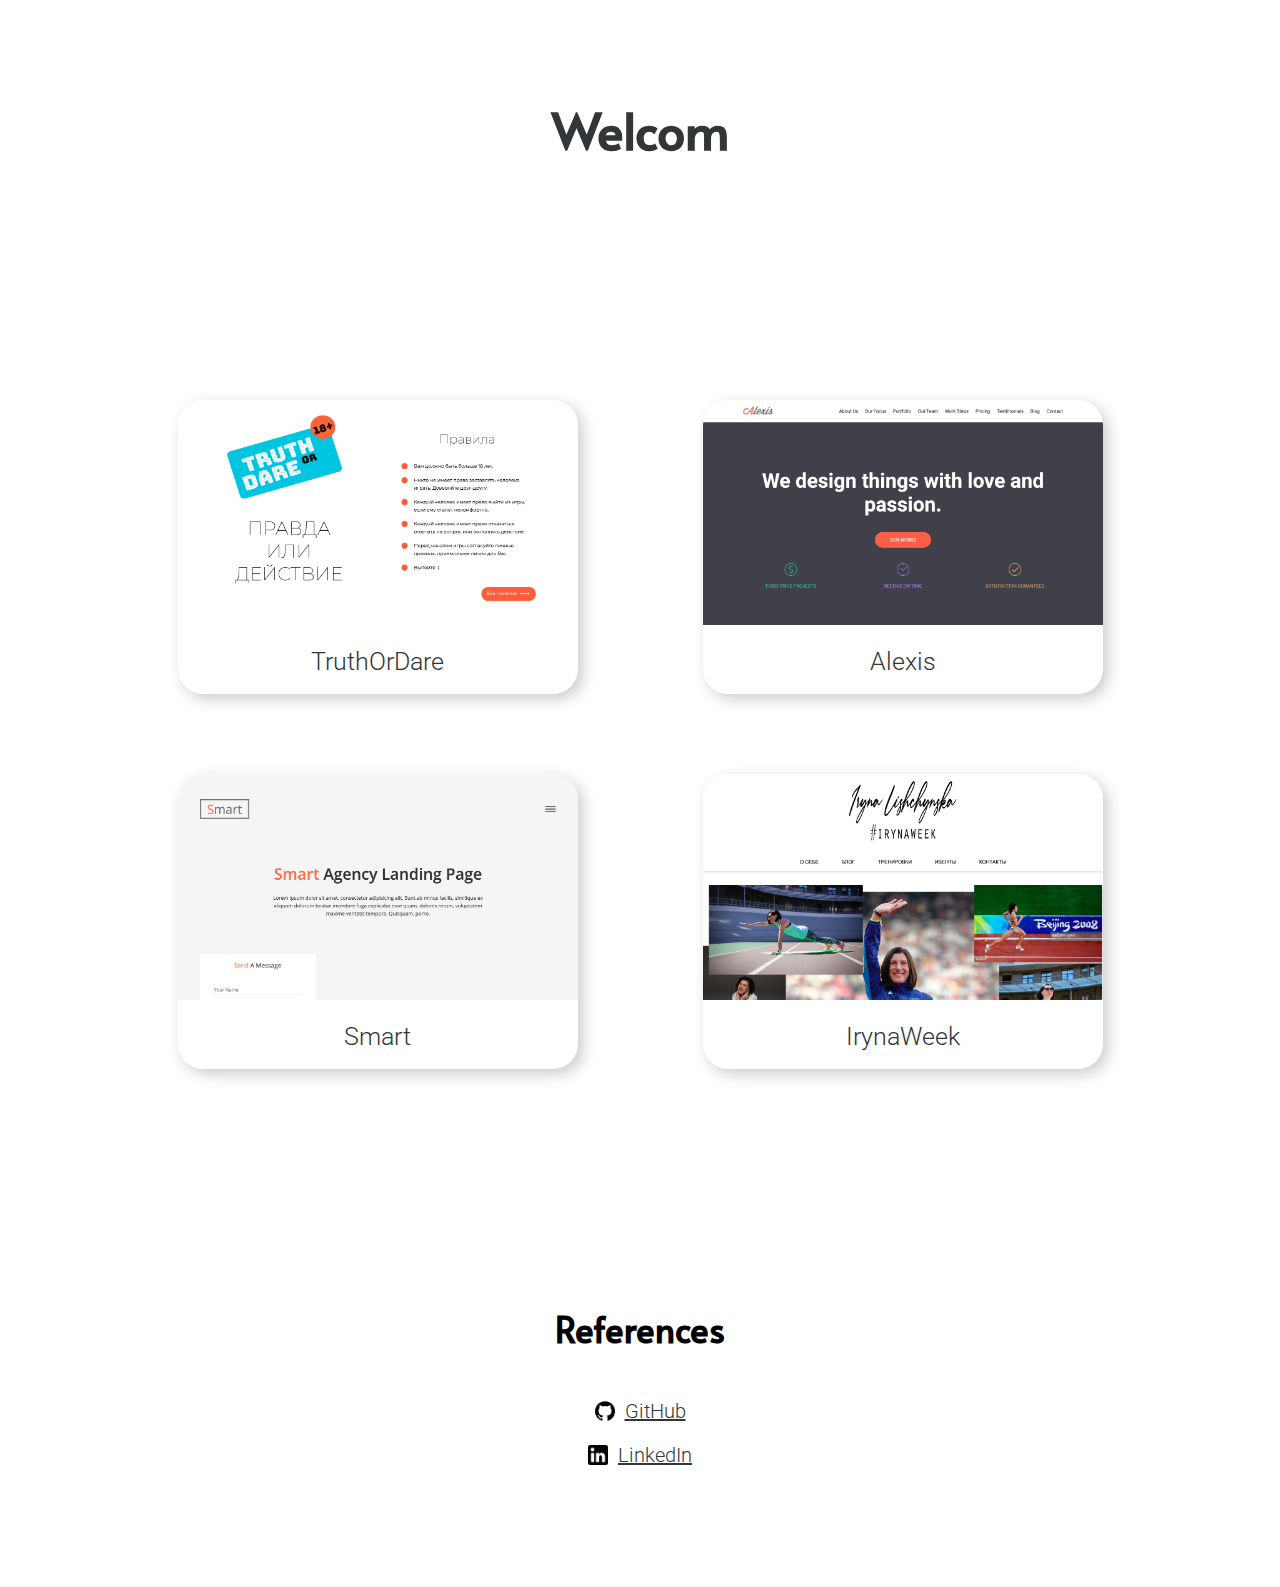
==== index.html @ 9b2e8bce "portfolio" ====
<!DOCTYPE html>
<html lang="en">
<head>
	<meta charset="UTF-8">
	<meta name="viewport" content="width=device-width, initial-scale=1">
	<title>Portfolio</title>
	<link rel="shortcut icon" href="img/logo.ico" type="image/png">
	<link rel="stylesheet" href="css/style.css">
	<link rel="stylesheet" href="css/media.css" media="(max-width: 768px)">
</head>
<body>
	<header class="container">
		<h1><pre class="header__heading" id="header__heading"></pre></h1>
	</header>
	<section class="container works">
		<div class="works__item">
			<a href="http://truthordare.zzz.com.ua" class="works__item-img" target="blank">
				<img src="img/truthordare.png" alt="truthordare">
			</a>
			<a href="http://truthordare.zzz.com.ua" class="works__item-link" target="blank">
				<h2 class="works__item-heading" target="blank">TruthOrDare</h2>
			</a>
		</div>
		<div class="works__item">
			<a href="alexis/index.html" class="works__item-img" target="blank">
				<img src="img/alexis.png" alt="alexis">
			</a>
			<a href="alexis/index.html" class="works__item-link" target="blank">
				<h2 class="works__item-heading">Alexis</h2>
			</a>
		</div>
		<div class="works__item">
			<a href="main-file/index.html" class="works__item-img" target="blank">
				<img src="img/main-file.png" alt="smart">
			</a>
			<a href="main-file/index.html" class="works__item-link" target="blank">
				<h2 class="works__item-heading">Smart</h2>
			</a>
		</div>
		<div class="works__item">
			<a href="http://irynaweek.com/" class="works__item-img" target="blank">
				<img src="img/irynaweek.png" alt="irynaweek">
			</a>
			<a href="http://irynaweek.com/" class="works__item-link" target="blank">
				<h2 class="works__item-heading">IrynaWeek</h2>
			</a>
		</div>
	</section>
	<footer class="container">
		<h2 class="footer__heading">References</h2>
		<div class="contacts">
			<div class="contacts__item">
				<div class="contacts__item-logo">
					<img src="img/github-logo.png" alt="github-logo">
				</div>
				<div class="contacts__item-link">
					<a href="https://github.com/Byelmanov" target="blank">GitHub</a>
				</div>
			</div>
			<div class="contacts__item">
				<div class="contacts__item-logo">
					<img src="img/linkedin-logo.png" alt="linkedin-logo">
				</div>
				<div class="contacts__item-link">
					<a href="https://www.linkedin.com/in/bohdan-yelmanov-a423a9196" target="blank">LinkedIn</a>
				</div>
			</div>
		</div>
	</footer>
	
	<script src="js/script.js"></script>
</body>
</html>
---- css/style.css ----
@import url('https://fonts.googleapis.com/css?family=Alata&display=swap');
@import url('https://fonts.googleapis.com/css?family=Roboto:300,400&display=swap');
*{
	margin: 0;
	padding: 0;
	-webkit-box-sizing: border-box;
	-moz-box-sizing: border-box;
	box-sizing: border-box;
}
img{
	max-width: 100%;
}
.container{
	width: 100%;
	height: auto;
	max-width: 1080px;
	margin: auto;
	padding: 100px 0;
}
.header__heading{
	font-size: 50px;
	line-height: 60px;
	color: rgb(50, 54, 57);
	font-family: 'Alata';
	text-align: center;
	white-space: pre-wrap;
}
.works{
	padding-left: 15px;
	padding-right: 15px;
	display: -webkit-flex;
	display: -moz-flex;
	display: -ms-flex;
	display: -o-flex;
	display: flex;
	-ms-align-items: center;
	align-items: center;
	justify-content: space-around;
	flex-flow: row wrap;
}
.works__item{
	display: block;
	max-width: 400px;
	min-width: 320px;
	height: auto;
	width: 100%;
	box-shadow: 5px 5px 15px #ccc;
	border-radius: 25px;
	padding-bottom: 20px;
	margin: 40px 10px;
}
.works__item:hover{
	box-shadow: 0 0 30px #fc6f4e;
}
.works__item-img{
	display: block;
}
.works__item-img > img{
	border-radius: 25px 25px 0 0;
	width: 100%;
	height: auto;
}
.works__item-link{
	color: rgb(50, 54, 57);
	text-decoration: none;
}
.works__item-heading{
	font-size: 25px;
	line-height: 25px;
	font-family: 'Roboto';
	text-align: center;
	font-weight: 300;
	color: rgb(50, 54, 57);
	margin-top: 20px;
}
.footer__heading{
	font-size: 35px;
	line-height: 40px;
	font-family: 'Alata';
	text-align: center;
	margin-bottom: 50px;
}
.contacts{
	display: -webkit-flex;
	display: -moz-flex;
	display: -ms-flex;
	display: -o-flex;
	display: flex;
	flex-flow: column nowrap;
	justify-content: center;
	-ms-align-items: center;
	align-items: center;
}
.contacts__item{
	display: -webkit-flex;
	display: -moz-flex;
	display: -ms-flex;
	display: -o-flex;
	display: flex;
	flex-flow: row nowrap;
	-ms-align-items: center;
	align-items: center;
	justify-content: center;
	margin-bottom: 20px;
}
.contacts__item-logo{
	width: 20px;
	height: auto;
	max-width: 20px;
	display: -webkit-flex;
	display: -moz-flex;
	display: -ms-flex;
	display: -o-flex;
	display: flex;
	margin: auto;
}
.contacts__item-link{
	margin-left: 10px;
}
.contacts__item-link > a{
	font-size: 20px;
	font-family: 'Roboto';
	font-weight: 300;
	color: rgb(50, 54, 57);
}
---- css/media.css ----
/*Tablets*/
@media all and (max-width: 768px){
	.container{
		padding: 50px 0;
	}
	.header__heading{
		font-size: 45px;
	}
}

/*Phones*/
@media all and (max-width: 480px){
	.header__heading{
		font-size: 40px;
	}
	.works{
		padding: 25px 15px;
	}
}
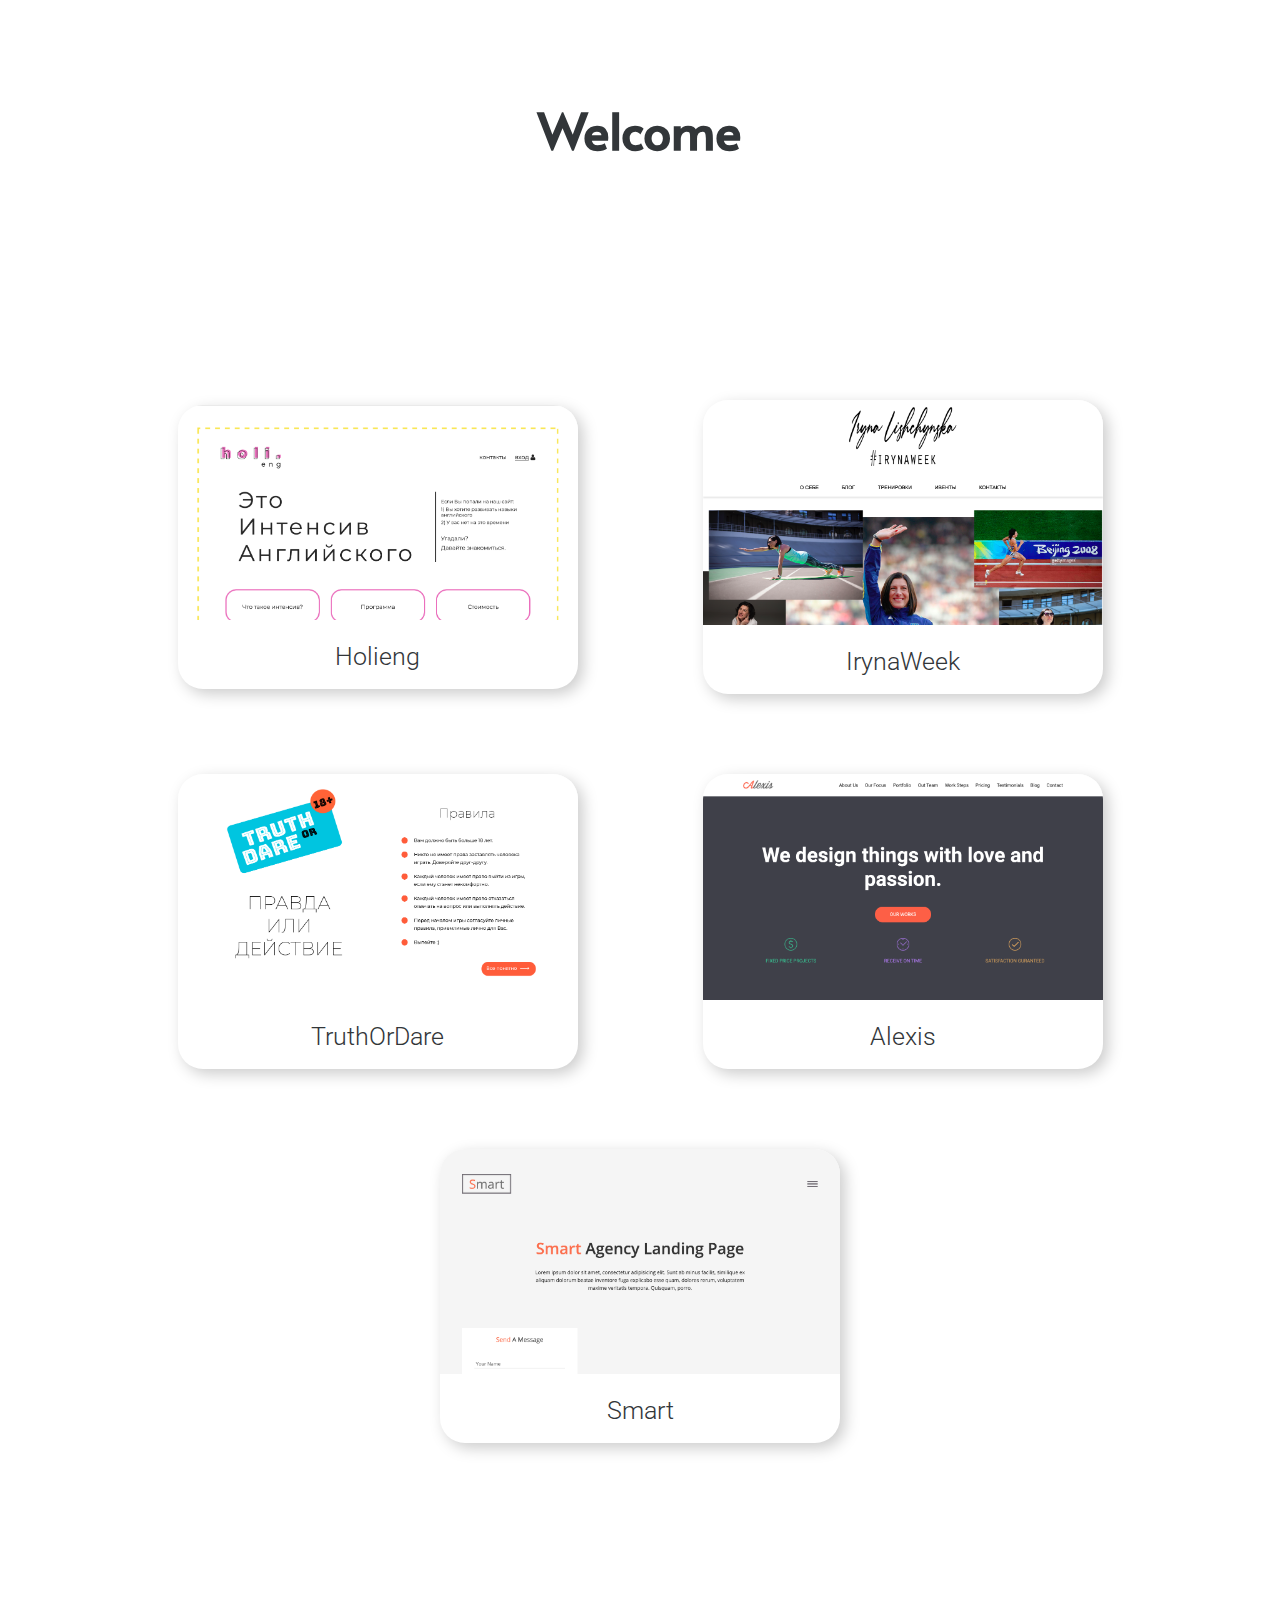
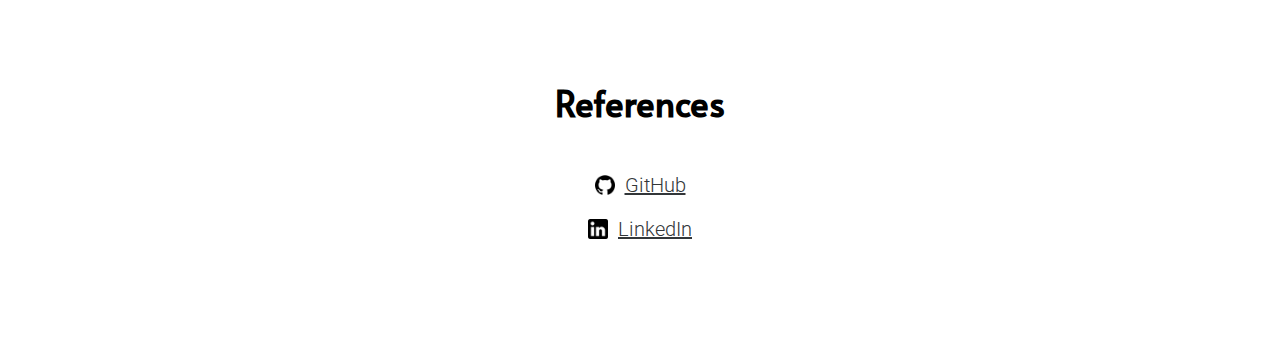
==== commit df07d795: "add holieng" ====
--- a/index.html
+++ b/index.html
@@ -13,6 +13,22 @@
 		<h1><pre class="header__heading" id="header__heading"></pre></h1>
 	</header>
 	<section class="container works">
+		<div class="works__item">
+			<a href="https://holieng.online/" class="works__item-img" target="blank">
+				<img src="img/holieng.png" alt="holieng">
+			</a>
+			<a href="https://holieng.online/" class="works__item-link" target="blank">
+				<h2 class="works__item-heading">Holieng</h2>
+			</a>
+		</div>
+		<div class="works__item">
+			<a href="http://irynaweek.com/" class="works__item-img" target="blank">
+				<img src="img/irynaweek.png" alt="irynaweek">
+			</a>
+			<a href="http://irynaweek.com/" class="works__item-link" target="blank">
+				<h2 class="works__item-heading">IrynaWeek</h2>
+			</a>
+		</div>
 		<div class="works__item">
 			<a href="http://truthordare.zzz.com.ua" class="works__item-img" target="blank">
 				<img src="img/truthordare.png" alt="truthordare">
@@ -37,14 +53,8 @@
 				<h2 class="works__item-heading">Smart</h2>
 			</a>
 		</div>
-		<div class="works__item">
-			<a href="http://irynaweek.com/" class="works__item-img" target="blank">
-				<img src="img/irynaweek.png" alt="irynaweek">
-			</a>
-			<a href="http://irynaweek.com/" class="works__item-link" target="blank">
-				<h2 class="works__item-heading">IrynaWeek</h2>
-			</a>
-		</div>
+		
+		
 	</section>
 	<footer class="container">
 		<h2 class="footer__heading">References</h2>
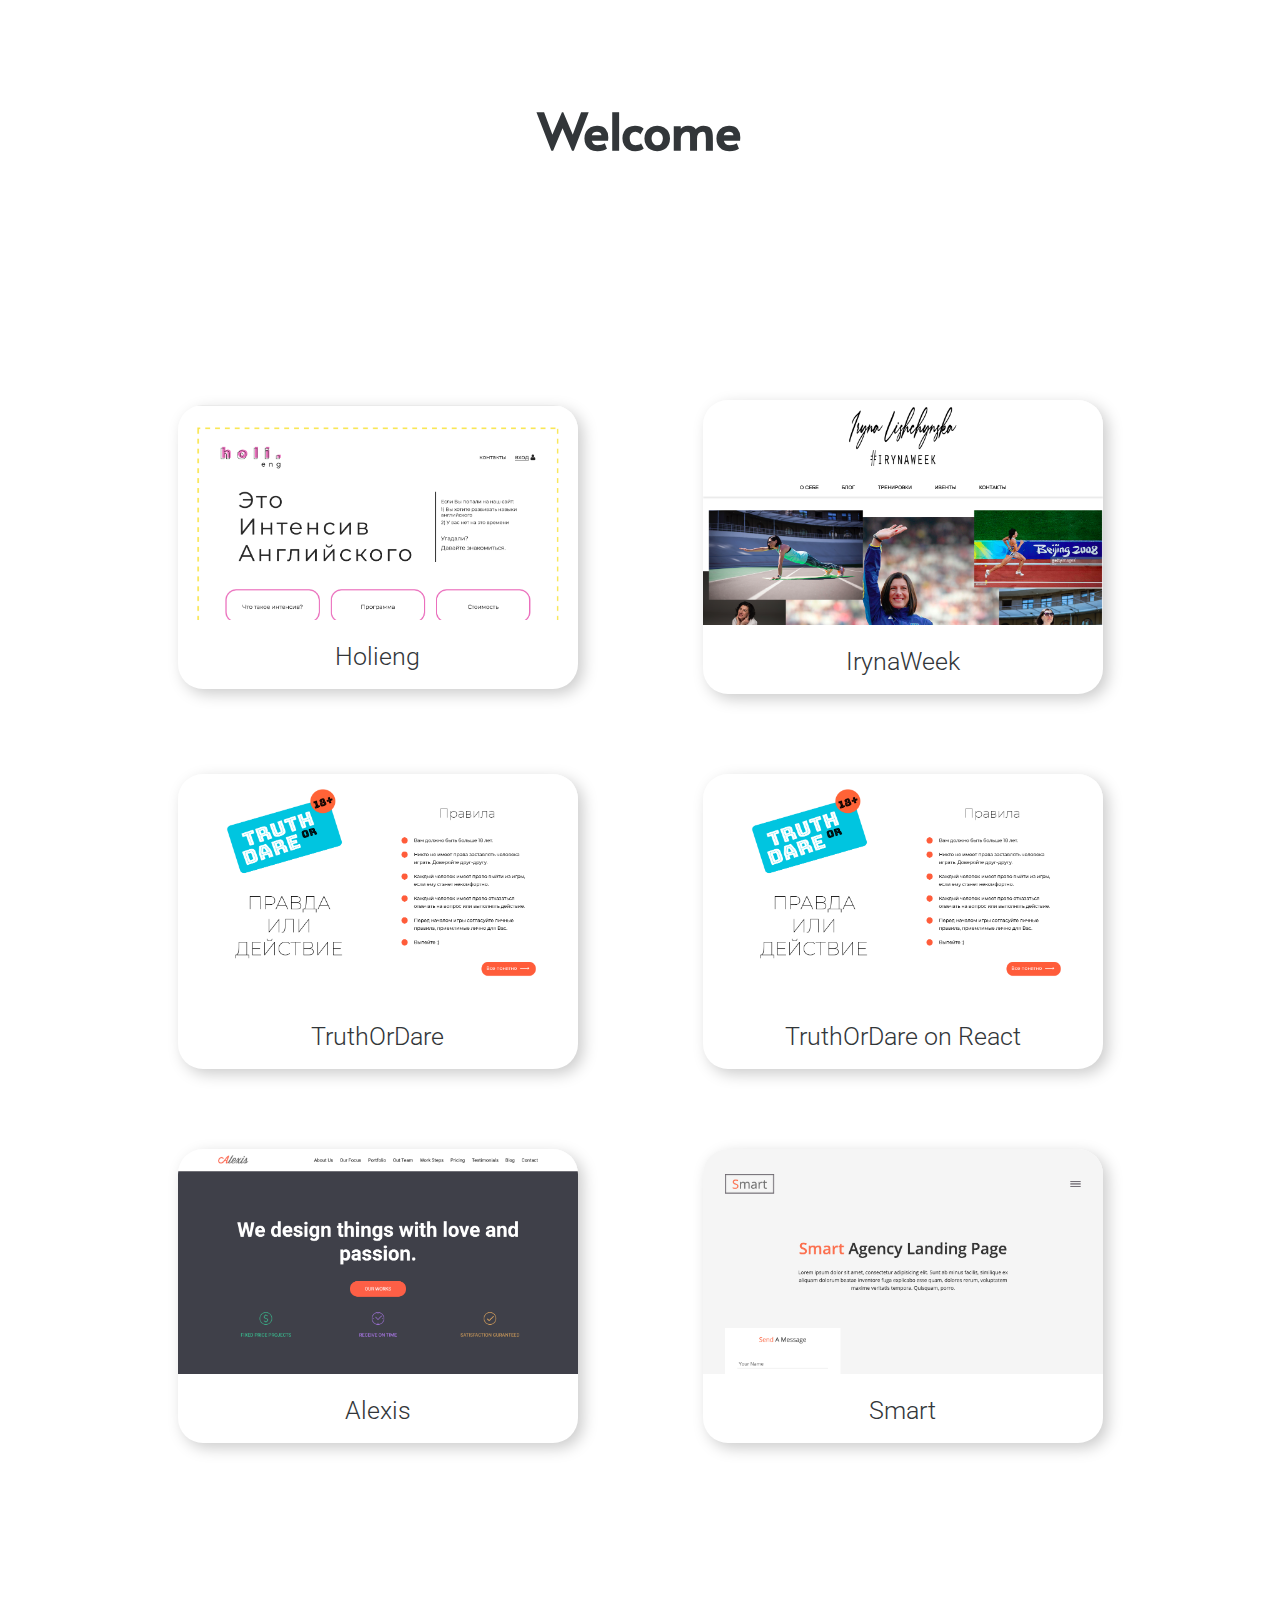
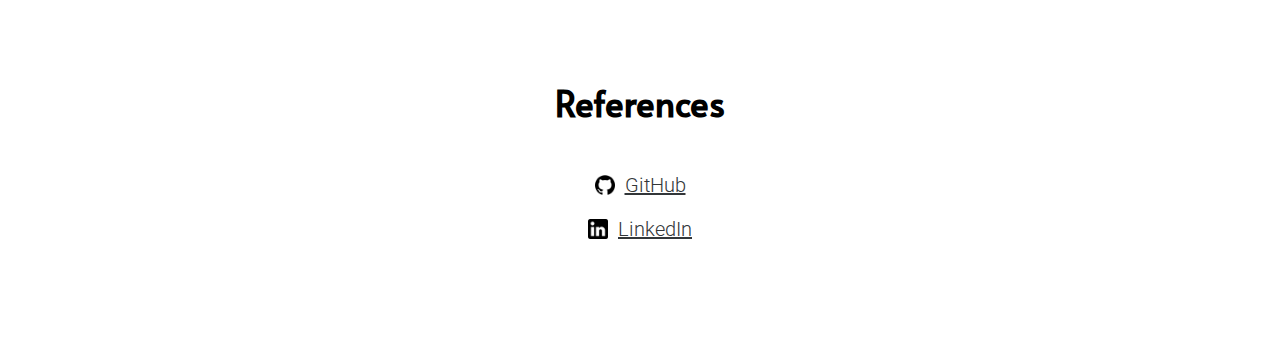
==== commit 0916042f: "add truthOrDare on React" ====
--- a/index.html
+++ b/index.html
@@ -35,6 +35,14 @@
 			</a>
 			<a href="http://truthordare.zzz.com.ua" class="works__item-link" target="blank">
 				<h2 class="works__item-heading" target="blank">TruthOrDare</h2>
+			</a>
+		</div>
+		<div class="works__item">
+			<a href="http://truthordarereact.zzz.com.ua" class="works__item-img" target="blank">
+				<img src="img/truthordare.png" alt="truthordare">
+			</a>
+			<a href="http://truthordarereact.zzz.com.ua" class="works__item-link" target="blank">
+				<h2 class="works__item-heading" target="blank">TruthOrDare on React</h2>
 			</a>
 		</div>
 		<div class="works__item">
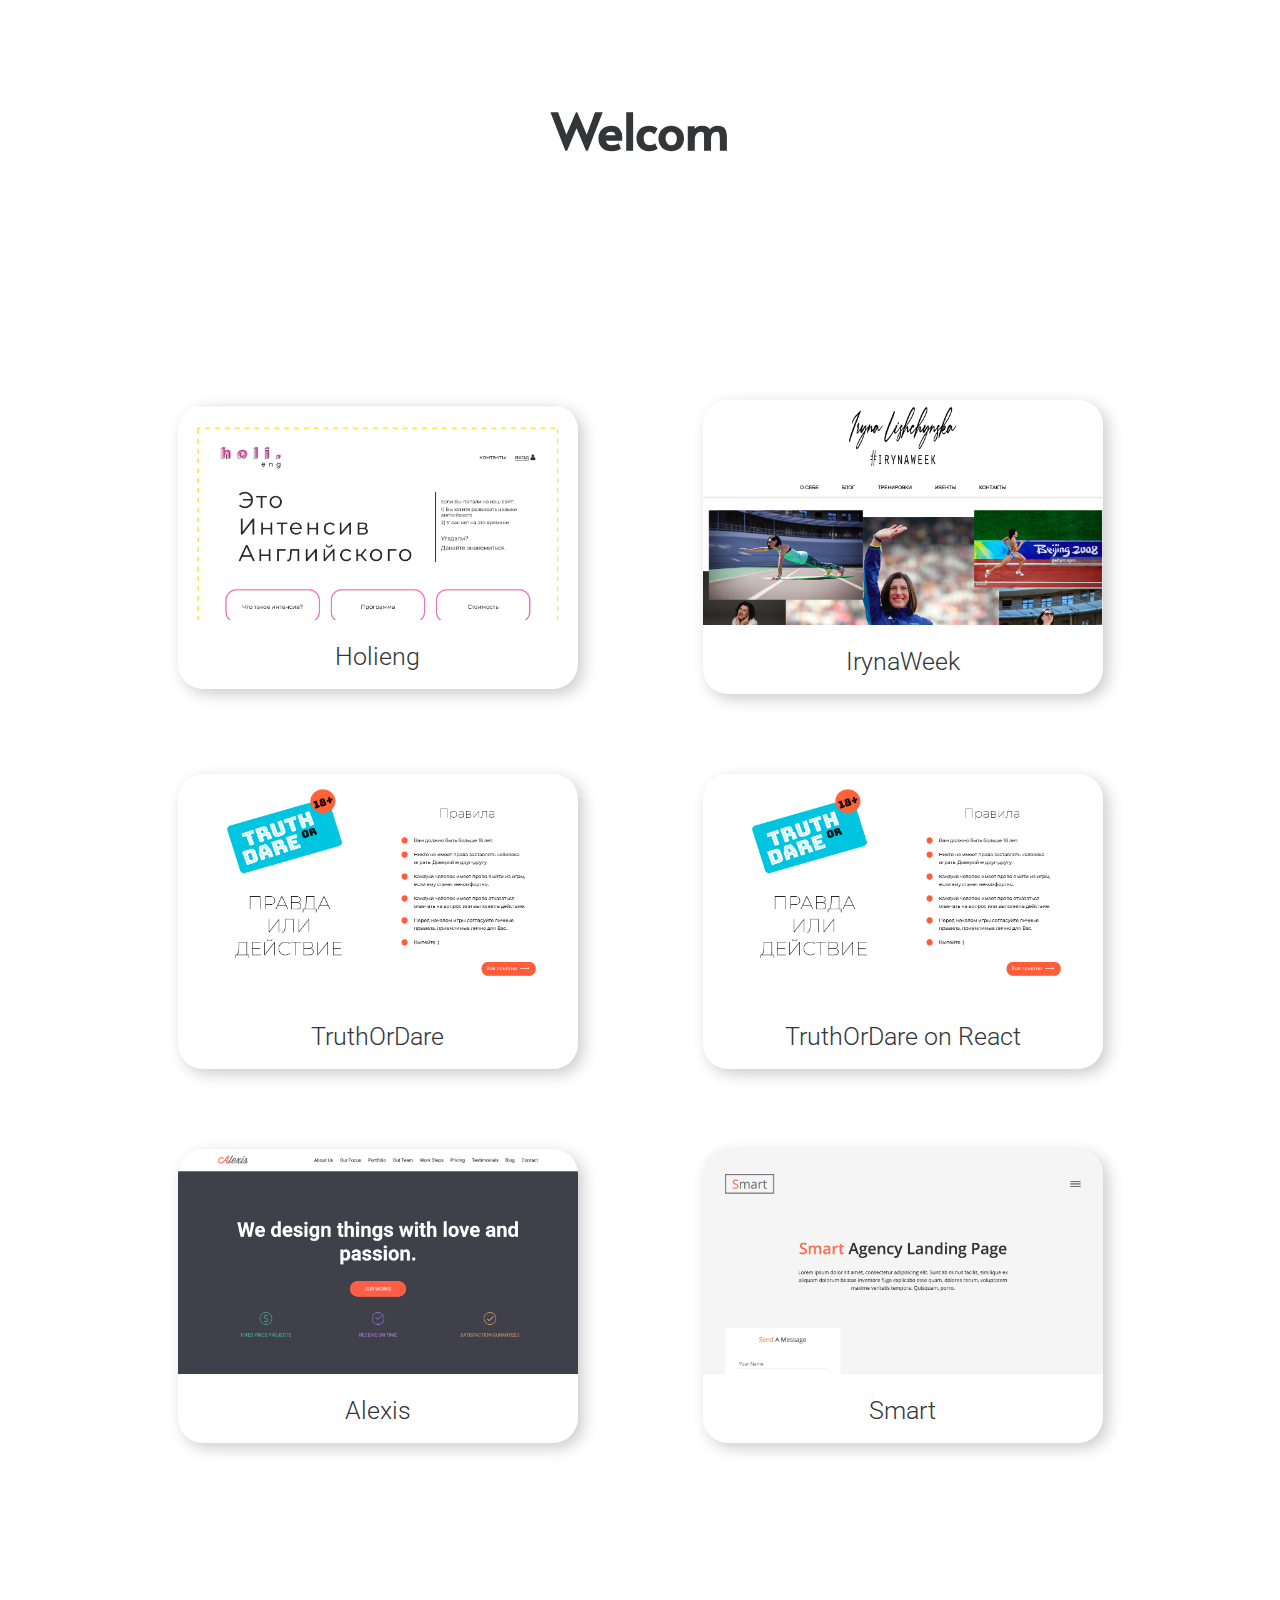
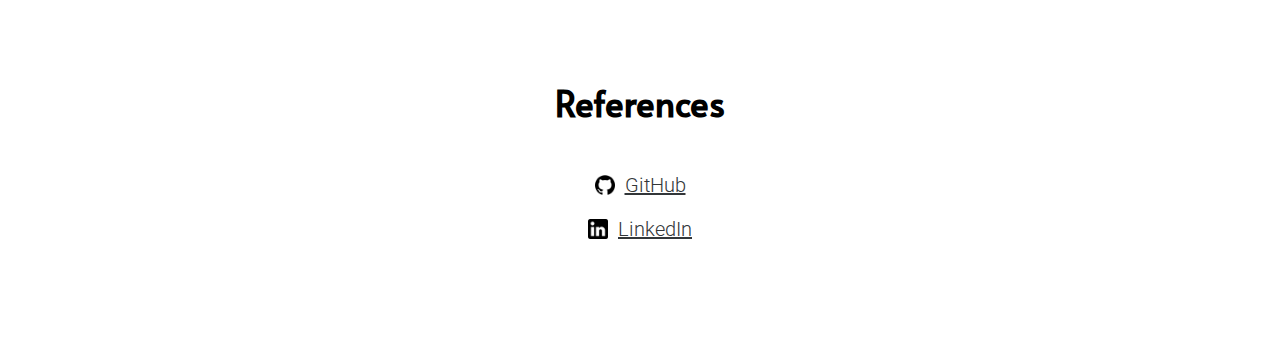
==== commit ba8f6d7c: "add truthordare local" ====
--- a/index.html
+++ b/index.html
@@ -1,5 +1,6 @@
 <!DOCTYPE html>
 <html lang="en">
+
 <head>
 	<meta charset="UTF-8">
 	<meta name="viewport" content="width=device-width, initial-scale=1">
@@ -8,9 +9,12 @@
 	<link rel="stylesheet" href="css/style.css">
 	<link rel="stylesheet" href="css/media.css" media="(max-width: 768px)">
 </head>
+
 <body>
 	<header class="container">
-		<h1><pre class="header__heading" id="header__heading"></pre></h1>
+		<h1>
+			<pre class="header__heading" id="header__heading"></pre>
+		</h1>
 	</header>
 	<section class="container works">
 		<div class="works__item">
@@ -30,10 +34,10 @@
 			</a>
 		</div>
 		<div class="works__item">
-			<a href="http://truthordare.zzz.com.ua" class="works__item-img" target="blank">
+			<a href="truthordare/index.html" class="works__item-img" target="blank">
 				<img src="img/truthordare.png" alt="truthordare">
 			</a>
-			<a href="http://truthordare.zzz.com.ua" class="works__item-link" target="blank">
+			<a href="truthordare/index.html" class="works__item-link" target="blank">
 				<h2 class="works__item-heading" target="blank">TruthOrDare</h2>
 			</a>
 		</div>
@@ -61,8 +65,8 @@
 				<h2 class="works__item-heading">Smart</h2>
 			</a>
 		</div>
-		
-		
+
+
 	</section>
 	<footer class="container">
 		<h2 class="footer__heading">References</h2>
@@ -85,7 +89,8 @@
 			</div>
 		</div>
 	</footer>
-	
+
 	<script src="js/script.js"></script>
 </body>
+
 </html>